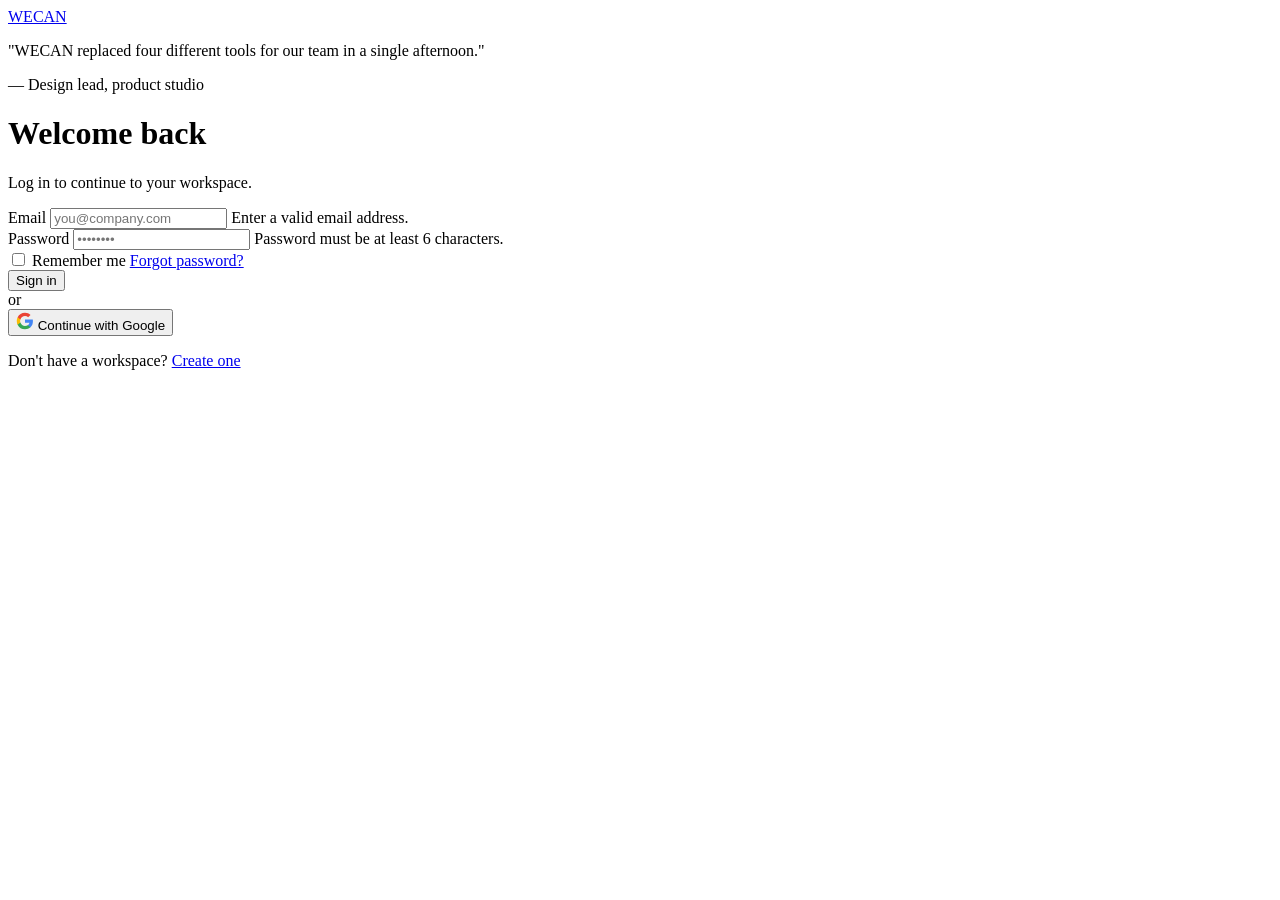
==== login.html @ 6b9c9297 "Add files via upload" ====
<!DOCTYPE html>
<html lang="en">
<head>
<meta charset="UTF-8">
<meta name="viewport" content="width=device-width, initial-scale=1.0">
<title>Log in — WECAN</title>
<meta name="description" content="Log in to your WECAN workspace.">
<link rel="icon" href="assets/images/favicon.svg" type="image/svg+xml">
<link rel="stylesheet" href="css/style.css">
<link rel="stylesheet" href="css/landing.css">
</head>
<body>

<div class="auth-shell">
  <div class="auth-visual">
    <a href="index.html" class="brand">
      <span class="brand-mark"></span>
      <span class="brand-name">WECAN</span>
    </a>
    <div>
      <p class="quote">"WECAN replaced four different tools for our team in a single afternoon."</p>
      <p class="quote-attr">— Design lead, product studio</p>
    </div>
  </div>

  <div class="auth-form-side">
    <div class="auth-form-wrap">
      <a href="index.html" class="brand" style="display:none;"></a>
      <h1>Welcome back</h1>
      <p class="auth-sub">Log in to continue to your workspace.</p>

      <form id="login-form" novalidate>
        <div class="field" id="field-email">
          <label for="login-email">Email</label>
          <input type="email" id="login-email" placeholder="you@company.com" autocomplete="email">
          <span class="field-error">Enter a valid email address.</span>
        </div>
        <div class="field" id="field-password">
          <label for="login-password">Password</label>
          <input type="password" id="login-password" placeholder="••••••••" autocomplete="current-password">
          <span class="field-error">Password must be at least 6 characters.</span>
        </div>
        <div class="form-row-split">
          <label class="checkbox-row">
            <input type="checkbox" id="remember-me">
            Remember me
          </label>
          <a href="#" class="link-muted">Forgot password?</a>
        </div>
        <button type="submit" class="btn btn-primary btn-block">Sign in</button>
      </form>

      <div class="auth-divider">or</div>
      <button type="button" class="btn btn-outline btn-block" id="google-btn">
        <svg width="18" height="18" viewBox="0 0 24 24"><path fill="#4285F4" d="M22.56 12.25c0-.78-.07-1.53-.2-2.25H12v4.26h5.92a5.07 5.07 0 01-2.2 3.32v2.77h3.57c2.08-1.92 3.28-4.74 3.28-8.1z"/><path fill="#34A853" d="M12 23c2.97 0 5.46-.98 7.28-2.66l-3.57-2.77c-.99.66-2.25 1.06-3.71 1.06-2.86 0-5.29-1.93-6.16-4.53H2.18v2.85A11 11 0 0012 23z"/><path fill="#FBBC05" d="M5.84 14.09A6.6 6.6 0 015.5 12c0-.73.13-1.43.34-2.09V7.06H2.18A11 11 0 001 12c0 1.77.43 3.45 1.18 4.94z"/><path fill="#EA4335" d="M12 5.38c1.62 0 3.06.56 4.21 1.64l3.15-3.15C17.45 2.09 14.97 1 12 1a11 11 0 00-9.82 6.06l3.66 2.85C6.71 7.31 9.14 5.38 12 5.38z"/></svg>
        Continue with Google
      </button>

      <p class="auth-foot">Don't have a workspace? <a href="signup.html">Create one</a></p>
    </div>
  </div>
</div>

<div id="toast-region"></div>

<script src="js/storage.js"></script>
<script src="js/main.js"></script>
<script>
  document.getElementById('google-btn').addEventListener('click', () => {
    showToast('This is a UI preview — Google sign-in isn\u2019t connected yet.');
  });
</script>
</body>
</html>
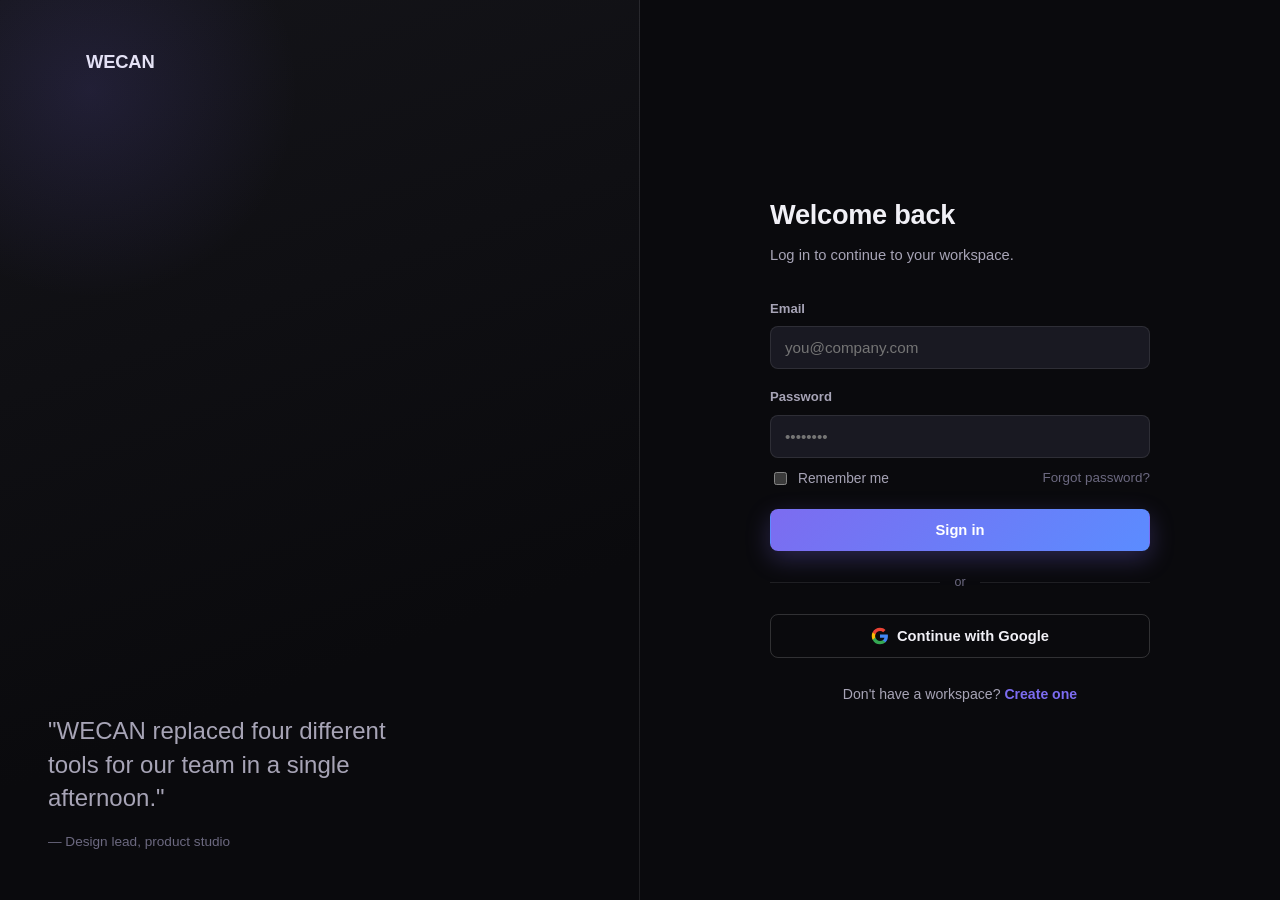
==== commit 15d60ca8: "Update login.html" ====
--- a/login.html
+++ b/login.html
@@ -6,8 +6,8 @@
 <title>Log in — WECAN</title>
 <meta name="description" content="Log in to your WECAN workspace.">
 <link rel="icon" href="assets/images/favicon.svg" type="image/svg+xml">
-<link rel="stylesheet" href="css/style.css">
-<link rel="stylesheet" href="css/landing.css">
+<link rel="stylesheet" href="style.css">
+<link rel="stylesheet" href="landing.css">
 </head>
 <body>
 
--- a/style.css
+++ b/style.css
@@ -0,0 +1,331 @@
+/* =========================================================
+   WECAN — Shared base styles, design tokens, components
+   ========================================================= */
+
+@import url('https://fonts.googleapis.com/css2?family=Space+Grotesk:wght@400;500;600;700&family=Inter:wght@400;500;600;700&family=Source+Sans+3:wght@400;500;600&display=swap');
+
+/* ---- Design tokens ---- */
+:root{
+  --bg: #0a0a0d;
+  --bg-elevated: #0e0e13;
+  --surface: #141419;
+  --surface-2: #191922;
+  --surface-glass: rgba(255,255,255,0.045);
+  --border: rgba(255,255,255,0.09);
+  --border-strong: rgba(255,255,255,0.16);
+
+  --text-primary: #f1f0f6;
+  --text-secondary: #a7a4b6;
+  --text-muted: #6c6980;
+
+  --accent: #7c6cf0;
+  --accent-2: #5b8cff;
+  --accent-soft: rgba(124,108,240,0.14);
+  --accent-ring: rgba(124,108,240,0.35);
+
+  --success: #3fc48a;
+  --warning: #e0a95c;
+  --danger: #ea6a6a;
+
+  --radius-sm: 8px;
+  --radius-md: 12px;
+  --radius-lg: 18px;
+
+  --shadow-soft: 0 10px 40px rgba(0,0,0,0.35);
+  --shadow-lift: 0 20px 60px rgba(0,0,0,0.45);
+
+  --font-brand: 'Space Grotesk', 'Inter', sans-serif;
+  --font-ui: 'Inter', sans-serif;
+  --font-body: 'Source Sans 3', 'Inter', sans-serif;
+
+  --ease: cubic-bezier(0.4, 0.0, 0.2, 1);
+  color-scheme: dark;
+}
+
+html[data-theme="light"]{
+  --bg: #f6f5f9;
+  --bg-elevated: #ffffff;
+  --surface: #ffffff;
+  --surface-2: #f0eef6;
+  --surface-glass: rgba(20,18,40,0.04);
+  --border: rgba(20,18,40,0.09);
+  --border-strong: rgba(20,18,40,0.16);
+
+  --text-primary: #17151f;
+  --text-secondary: #56536b;
+  --text-muted: #8b889c;
+
+  --accent: #6b57e8;
+  --accent-2: #3f6fe0;
+  --accent-soft: rgba(107,87,232,0.10);
+  --accent-ring: rgba(107,87,232,0.28);
+
+  --shadow-soft: 0 10px 30px rgba(30,20,60,0.08);
+  --shadow-lift: 0 20px 50px rgba(30,20,60,0.12);
+  color-scheme: light;
+}
+
+*{ box-sizing: border-box; }
+html{ scroll-behavior: smooth; }
+body{
+  margin: 0;
+  background: var(--bg);
+  color: var(--text-primary);
+  font-family: var(--font-body);
+  font-size: 16px;
+  line-height: 1.55;
+  -webkit-font-smoothing: antialiased;
+  transition: background .25s var(--ease), color .25s var(--ease);
+  overflow-x: hidden;
+}
+
+h1,h2,h3,h4{
+  font-family: var(--font-brand);
+  font-weight: 600;
+  letter-spacing: -0.01em;
+  margin: 0;
+  color: var(--text-primary);
+}
+
+p{ margin: 0; color: var(--text-secondary); }
+
+a{ color: inherit; text-decoration: none; }
+
+button{ font-family: var(--font-ui); cursor: pointer; }
+
+img, svg{ display:block; max-width: 100%; }
+
+.visually-hidden{
+  position: absolute; width: 1px; height: 1px; overflow: hidden;
+  clip: rect(0 0 0 0); white-space: nowrap; border: 0; padding: 0; margin: -1px;
+}
+
+:focus-visible{
+  outline: 2px solid var(--accent-2);
+  outline-offset: 2px;
+  border-radius: 4px;
+}
+
+.container{
+  width: 100%;
+  max-width: 1200px;
+  margin: 0 auto;
+  padding: 0 24px;
+}
+
+/* ---- Buttons ---- */
+.btn{
+  display: inline-flex;
+  align-items: center;
+  justify-content: center;
+  gap: 8px;
+  font-family: var(--font-ui);
+  font-weight: 600;
+  font-size: 0.92rem;
+  padding: 12px 22px;
+  border-radius: var(--radius-sm);
+  border: 1px solid transparent;
+  transition: transform .18s var(--ease), background .18s var(--ease), border-color .18s var(--ease), box-shadow .18s var(--ease);
+  white-space: nowrap;
+}
+.btn:active{ transform: translateY(1px); }
+
+.btn-primary{
+  background: linear-gradient(135deg, var(--accent), var(--accent-2));
+  color: #fff;
+  box-shadow: 0 8px 24px rgba(124,108,240,0.28);
+}
+.btn-primary:hover{ box-shadow: 0 10px 30px rgba(124,108,240,0.4); transform: translateY(-1px); }
+
+.btn-ghost{
+  background: var(--surface-glass);
+  color: var(--text-primary);
+  border-color: var(--border);
+  backdrop-filter: blur(12px);
+}
+.btn-ghost:hover{ border-color: var(--border-strong); }
+
+.btn-outline{
+  background: transparent;
+  color: var(--text-primary);
+  border-color: var(--border-strong);
+}
+.btn-outline:hover{ background: var(--surface-glass); }
+
+.btn-sm{ padding: 8px 14px; font-size: 0.84rem; }
+.btn-block{ width: 100%; }
+.btn-icon{ padding: 10px; border-radius: var(--radius-sm); }
+
+/* ---- Glass surface ---- */
+.glass{
+  background: var(--surface-glass);
+  border: 1px solid var(--border);
+  backdrop-filter: blur(18px) saturate(140%);
+  -webkit-backdrop-filter: blur(18px) saturate(140%);
+}
+
+.card{
+  background: var(--surface);
+  border: 1px solid var(--border);
+  border-radius: var(--radius-md);
+}
+
+/* ---- Forms ---- */
+.field{ margin-bottom: 18px; text-align: left; }
+.field label{
+  display: block;
+  font-family: var(--font-ui);
+  font-size: 0.82rem;
+  font-weight: 600;
+  color: var(--text-secondary);
+  margin-bottom: 7px;
+}
+.field input, .field textarea, .field select{
+  width: 100%;
+  background: var(--surface-2);
+  border: 1px solid var(--border);
+  color: var(--text-primary);
+  font-family: var(--font-body);
+  font-size: 0.95rem;
+  padding: 12px 14px;
+  border-radius: var(--radius-sm);
+  transition: border-color .18s var(--ease), box-shadow .18s var(--ease);
+}
+.field input:focus, .field textarea:focus, .field select:focus{
+  outline: none;
+  border-color: var(--accent);
+  box-shadow: 0 0 0 3px var(--accent-ring);
+}
+.field-error{ color: var(--danger); font-size: 0.8rem; margin-top: 6px; display: none; }
+.field.has-error input{ border-color: var(--danger); }
+.field.has-error .field-error{ display: block; }
+
+.checkbox-row{
+  display: flex; align-items: center; gap: 8px;
+  font-size: 0.86rem; color: var(--text-secondary);
+}
+
+/* ---- Toasts ---- */
+#toast-region{
+  position: fixed;
+  bottom: 24px;
+  right: 24px;
+  display: flex;
+  flex-direction: column;
+  gap: 10px;
+  z-index: 900;
+}
+.toast{
+  display: flex;
+  align-items: center;
+  gap: 10px;
+  background: var(--surface);
+  border: 1px solid var(--border-strong);
+  color: var(--text-primary);
+  padding: 13px 18px;
+  border-radius: var(--radius-sm);
+  box-shadow: var(--shadow-lift);
+  font-size: 0.88rem;
+  font-family: var(--font-ui);
+  animation: toast-in .28s var(--ease);
+  min-width: 220px;
+}
+.toast.leaving{ animation: toast-out .22s var(--ease) forwards; }
+.toast svg{ flex-shrink: 0; color: var(--success); }
+.toast.toast-error svg{ color: var(--danger); }
+@keyframes toast-in{ from{ opacity:0; transform: translateY(10px);} to{ opacity:1; transform: translateY(0);} }
+@keyframes toast-out{ to{ opacity:0; transform: translateX(20px);} }
+
+@media (max-width: 560px){
+  #toast-region{ left: 16px; right: 16px; bottom: 16px; }
+  .toast{ min-width: 0; }
+}
+
+/* ---- Modal ---- */
+.modal-overlay{
+  position: fixed; inset: 0;
+  background: rgba(4,4,8,0.6);
+  backdrop-filter: blur(4px);
+  display: none;
+  align-items: center;
+  justify-content: center;
+  z-index: 950;
+  padding: 20px;
+}
+.modal-overlay.open{ display: flex; animation: fade-in .18s var(--ease); }
+.modal{
+  background: var(--bg-elevated);
+  border: 1px solid var(--border-strong);
+  border-radius: var(--radius-lg);
+  width: 100%;
+  max-width: 460px;
+  max-height: 90vh;
+  overflow-y: auto;
+  padding: 28px;
+  box-shadow: var(--shadow-lift);
+  animation: modal-in .22s var(--ease);
+}
+.modal-lg{ max-width: 640px; }
+@keyframes fade-in{ from{opacity:0;} to{opacity:1;} }
+@keyframes modal-in{ from{ opacity:0; transform: scale(.96) translateY(8px);} to{opacity:1; transform: scale(1) translateY(0);} }
+.modal-head{
+  display: flex; align-items: center; justify-content: space-between;
+  margin-bottom: 20px;
+}
+.modal-head h3{ font-size: 1.15rem; }
+.modal-close{
+  background: none; border: none; color: var(--text-muted);
+  width: 32px; height: 32px; border-radius: 8px;
+  display: flex; align-items: center; justify-content: center;
+  transition: background .15s var(--ease), color .15s var(--ease);
+}
+.modal-close:hover{ background: var(--surface-2); color: var(--text-primary); }
+
+/* ---- Scrollbar ---- */
+::-webkit-scrollbar{ width: 9px; height: 9px; }
+::-webkit-scrollbar-track{ background: transparent; }
+::-webkit-scrollbar-thumb{ background: var(--border-strong); border-radius: 8px; }
+::-webkit-scrollbar-thumb:hover{ background: var(--text-muted); }
+
+/* ---- Skeleton ---- */
+.skeleton{
+  background: linear-gradient(100deg, var(--surface-2) 30%, var(--border) 50%, var(--surface-2) 70%);
+  background-size: 200% 100%;
+  animation: skeleton-sweep 1.4s ease-in-out infinite;
+  border-radius: var(--radius-sm);
+}
+@keyframes skeleton-sweep{ from{ background-position: 150% 0; } to{ background-position: -50% 0; } }
+
+/* ---- Empty / error states ---- */
+.state-block{
+  display: flex; flex-direction: column; align-items: center;
+  text-align: center; gap: 14px;
+  padding: 56px 24px;
+  color: var(--text-secondary);
+}
+.state-block .state-icon{
+  width: 52px; height: 52px; border-radius: 14px;
+  background: var(--surface-2); border: 1px solid var(--border);
+  display: flex; align-items: center; justify-content: center;
+  color: var(--text-muted);
+}
+.state-block h4{ font-size: 1.05rem; }
+.state-block p{ max-width: 320px; font-size: 0.92rem; }
+
+/* ---- Badges ---- */
+.badge{
+  display: inline-flex; align-items: center; gap: 5px;
+  font-family: var(--font-ui); font-size: 0.72rem; font-weight: 600;
+  padding: 4px 9px; border-radius: 100px;
+  border: 1px solid var(--border);
+  color: var(--text-secondary);
+}
+.badge-dot{ width: 6px; height: 6px; border-radius: 50%; background: currentColor; }
+.badge-violet{ color: var(--accent); background: var(--accent-soft); border-color: transparent; }
+.badge-amber{ color: var(--warning); background: rgba(224,169,92,0.12); border-color: transparent; }
+.badge-green{ color: var(--success); background: rgba(63,196,138,0.12); border-color: transparent; }
+.badge-red{ color: var(--danger); background: rgba(234,106,106,0.12); border-color: transparent; }
+
+/* ---- Utility ---- */
+.mt-0{ margin-top:0; }
+.text-muted{ color: var(--text-muted); }
--- a/landing.css
+++ b/landing.css
@@ -0,0 +1,430 @@
+/* =========================================================
+   WECAN — Landing page styles
+   ========================================================= */
+
+/* ---- Navbar ---- */
+.nav{
+  position: fixed;
+  top: 0; left: 0; right: 0;
+  z-index: 500;
+  border-bottom: 1px solid transparent;
+  transition: border-color .25s var(--ease), background .25s var(--ease);
+}
+.nav.scrolled{
+  background: var(--bg);
+  border-bottom-color: var(--border);
+}
+.nav-inner{
+  max-width: 1200px; margin: 0 auto; padding: 0 24px;
+  height: 72px;
+  display: flex; align-items: center; justify-content: space-between;
+}
+.brand{ display: flex; align-items: center; gap: 10px; }
+.brand-mark{ width: 28px; height: 28px; }
+.brand-name{ font-family: var(--font-brand); font-weight: 700; font-size: 1.15rem; letter-spacing: -0.01em; }
+
+.nav-links{
+  display: flex; align-items: center; gap: 36px;
+  font-family: var(--font-ui); font-size: 0.9rem; font-weight: 500;
+  color: var(--text-secondary);
+}
+.nav-links a{ transition: color .15s var(--ease); }
+.nav-links a:hover{ color: var(--text-primary); }
+
+.nav-actions{ display: flex; align-items: center; gap: 14px; }
+.nav-login{ font-family: var(--font-ui); font-size: 0.9rem; font-weight: 500; color: var(--text-secondary); }
+.nav-login:hover{ color: var(--text-primary); }
+
+.nav-toggle{
+  display: none;
+  background: none; border: 1px solid var(--border); border-radius: 8px;
+  width: 40px; height: 40px; align-items: center; justify-content: center;
+  color: var(--text-primary);
+}
+
+.mobile-menu{
+  position: fixed; inset: 72px 0 0 0;
+  background: var(--bg);
+  z-index: 480;
+  display: none;
+  flex-direction: column;
+  padding: 28px 24px;
+  gap: 4px;
+  overflow-y: auto;
+}
+.mobile-menu.open{ display: flex; }
+.mobile-menu a{
+  padding: 16px 4px;
+  border-bottom: 1px solid var(--border);
+  font-family: var(--font-ui); font-size: 1.05rem; font-weight: 500;
+}
+.mobile-menu .btn{ margin-top: 20px; }
+
+/* ---- Hero ---- */
+.hero{
+  padding: 168px 0 96px;
+  position: relative;
+  overflow: hidden;
+}
+.hero::before{
+  content: "";
+  position: absolute;
+  top: -180px; right: -160px;
+  width: 620px; height: 620px;
+  background: radial-gradient(circle, var(--accent-soft), transparent 70%);
+  pointer-events: none;
+}
+.hero-grid{
+  display: grid;
+  grid-template-columns: minmax(0, 560px) 1fr;
+  gap: 48px;
+  align-items: center;
+}
+.hero-eyebrow{
+  display: inline-flex; align-items: center; gap: 8px;
+  font-family: var(--font-ui); font-size: 0.82rem; font-weight: 600;
+  color: var(--accent);
+  background: var(--accent-soft);
+  padding: 7px 14px;
+  border-radius: 100px;
+  margin-bottom: 22px;
+}
+.hero h1{
+  font-size: clamp(2.4rem, 4.6vw, 3.6rem);
+  line-height: 1.08;
+  margin-bottom: 22px;
+}
+.hero p.lead{
+  font-size: 1.1rem;
+  color: var(--text-secondary);
+  max-width: 46ch;
+  margin-bottom: 32px;
+}
+.hero-actions{ display: flex; gap: 14px; flex-wrap: wrap; }
+
+/* ---- Product preview (workspace mockup) ---- */
+.preview-shell{
+  position: relative;
+}
+.preview-window{
+  border-radius: var(--radius-lg);
+  overflow: hidden;
+  box-shadow: var(--shadow-lift);
+  border: 1px solid var(--border-strong);
+  background: var(--bg-elevated);
+  animation: float-slow 7s ease-in-out infinite;
+}
+@keyframes float-slow{
+  0%, 100%{ transform: translateY(0); }
+  50%{ transform: translateY(-10px); }
+}
+.preview-bar{
+  display: flex; align-items: center; gap: 6px;
+  padding: 12px 16px;
+  border-bottom: 1px solid var(--border);
+}
+.preview-bar span{ width: 9px; height: 9px; border-radius: 50%; background: var(--border-strong); }
+.preview-body{ display: grid; grid-template-columns: 130px 1fr; min-height: 320px; }
+.preview-side{
+  background: var(--surface);
+  border-right: 1px solid var(--border);
+  padding: 16px 12px;
+  display: flex; flex-direction: column; gap: 6px;
+}
+.preview-side .side-item{
+  height: 26px; border-radius: 7px; background: var(--surface-2);
+}
+.preview-side .side-item.active{ background: var(--accent-soft); border: 1px solid var(--accent-ring); }
+.preview-main{ padding: 20px; display: flex; flex-direction: column; gap: 14px; }
+.preview-row{ display: grid; grid-template-columns: repeat(3, 1fr); gap: 12px; }
+.preview-stat{
+  background: var(--surface); border: 1px solid var(--border); border-radius: 10px;
+  padding: 12px; height: 60px;
+}
+.preview-panel{
+  background: var(--surface); border: 1px solid var(--border); border-radius: 10px;
+  flex: 1; padding: 14px;
+  display: flex; flex-direction: column; gap: 8px;
+}
+.preview-bar-fill{ height: 6px; border-radius: 4px; background: var(--surface-2); }
+.preview-bar-fill.w60{ width: 60%; }
+.preview-bar-fill.w80{ width: 80%; background: linear-gradient(90deg, var(--accent), var(--accent-2)); }
+.preview-bar-fill.w40{ width: 40%; }
+
+.preview-float-card{
+  position: absolute;
+  bottom: -22px; left: -28px;
+  width: 190px;
+  padding: 14px;
+  border-radius: var(--radius-md);
+  display: flex; align-items: center; gap: 10px;
+  animation: float-slow 8s ease-in-out infinite reverse;
+}
+.preview-float-card .pf-icon{
+  width: 34px; height: 34px; border-radius: 9px;
+  background: var(--accent-soft); color: var(--accent);
+  display: flex; align-items: center; justify-content: center; flex-shrink: 0;
+}
+.preview-float-card .pf-text{ font-size: 0.78rem; }
+.preview-float-card .pf-text strong{ display: block; font-family: var(--font-ui); font-size: 0.85rem; color: var(--text-primary); }
+
+/* ---- Section shell ---- */
+.section{ padding: 100px 0; }
+.section-tight{ padding: 72px 0; }
+.section-head{
+  max-width: 560px;
+  margin-bottom: 52px;
+}
+.section-head h2{ font-size: clamp(1.7rem, 3vw, 2.3rem); margin-bottom: 12px; }
+.section-head p{ font-size: 1.02rem; }
+.section-alt{ background: var(--bg-elevated); border-top: 1px solid var(--border); border-bottom: 1px solid var(--border); }
+
+/* ---- Features ---- */
+.feature-grid{
+  display: grid;
+  grid-template-columns: repeat(3, 1fr);
+  gap: 1px;
+  background: var(--border);
+  border: 1px solid var(--border);
+  border-radius: var(--radius-lg);
+  overflow: hidden;
+}
+.feature-card{
+  background: var(--bg);
+  padding: 34px 30px;
+  transition: background .2s var(--ease);
+}
+.feature-card:hover{ background: var(--surface); }
+.feature-icon{
+  width: 40px; height: 40px; border-radius: 10px;
+  background: var(--accent-soft); color: var(--accent);
+  display: flex; align-items: center; justify-content: center;
+  margin-bottom: 18px;
+}
+.feature-card h3{ font-size: 1.05rem; margin-bottom: 8px; }
+.feature-card p{ font-size: 0.92rem; }
+
+/* ---- Showcase ---- */
+.showcase-window{
+  border-radius: var(--radius-lg);
+  overflow: hidden;
+  border: 1px solid var(--border-strong);
+  box-shadow: var(--shadow-lift);
+  background: var(--bg-elevated);
+}
+.showcase-body{ display: grid; grid-template-columns: 200px 1fr; min-height: 420px; }
+.showcase-side{
+  background: var(--surface);
+  border-right: 1px solid var(--border);
+  padding: 22px 16px;
+  display: flex; flex-direction: column; gap: 4px;
+}
+.showcase-side .s-item{
+  display: flex; align-items: center; gap: 10px;
+  font-family: var(--font-ui); font-size: 0.85rem; color: var(--text-secondary);
+  padding: 9px 10px; border-radius: 8px;
+}
+.showcase-side .s-item.active{ background: var(--accent-soft); color: var(--accent); }
+.showcase-side .s-item span.dot{ width: 6px; height: 6px; border-radius: 50%; background: currentColor; }
+.showcase-main{ padding: 28px; }
+.showcase-main .sm-head{ margin-bottom: 20px; }
+.showcase-main .sm-head h4{ font-size: 1.1rem; margin-bottom: 4px; }
+.showcase-cards{ display: grid; grid-template-columns: repeat(3, 1fr); gap: 14px; }
+.showcase-card{
+  background: var(--surface); border: 1px solid var(--border); border-radius: 10px;
+  padding: 16px; transition: transform .2s var(--ease), border-color .2s var(--ease);
+}
+.showcase-card:hover{ transform: translateY(-3px); border-color: var(--border-strong); }
+.showcase-card .sc-progress{ height: 5px; border-radius: 4px; background: var(--surface-2); margin: 12px 0 8px; overflow: hidden; }
+.showcase-card .sc-progress > span{ display: block; height: 100%; background: linear-gradient(90deg, var(--accent), var(--accent-2)); }
+
+/* ---- Pricing ---- */
+.pricing-toggle{
+  display: inline-flex; align-items: center; gap: 12px;
+  background: var(--surface); border: 1px solid var(--border);
+  padding: 5px; border-radius: 100px;
+  margin-bottom: 44px;
+}
+.pricing-toggle button{
+  background: none; border: none; padding: 8px 18px;
+  border-radius: 100px; font-family: var(--font-ui); font-size: 0.85rem; font-weight: 600;
+  color: var(--text-secondary);
+}
+.pricing-toggle button.active{ background: var(--accent-soft); color: var(--accent); }
+.pricing-toggle .save-tag{ font-size: 0.72rem; color: var(--success); margin-left: 4px; }
+
+.pricing-grid{ display: grid; grid-template-columns: repeat(3, 1fr); gap: 20px; }
+.price-card{
+  padding: 32px 26px;
+  border-radius: var(--radius-lg);
+  display: flex; flex-direction: column;
+}
+.price-card.featured{
+  border-color: var(--accent-ring);
+  background: linear-gradient(180deg, var(--accent-soft), var(--surface) 60%);
+  position: relative;
+}
+.price-card .plan-tag{
+  position: absolute; top: -12px; left: 26px;
+  background: linear-gradient(135deg, var(--accent), var(--accent-2));
+  color: #fff; font-family: var(--font-ui); font-size: 0.72rem; font-weight: 700;
+  padding: 5px 12px; border-radius: 100px;
+}
+.price-card h3{ font-size: 1.1rem; margin-bottom: 6px; }
+.price-card .price-desc{ font-size: 0.86rem; margin-bottom: 22px; }
+.price-amount{ display: flex; align-items: baseline; gap: 4px; margin-bottom: 24px; }
+.price-amount .amt{ font-family: var(--font-brand); font-size: 2.4rem; font-weight: 600; }
+.price-amount .per{ font-size: 0.85rem; color: var(--text-muted); }
+.price-list{ list-style: none; padding: 0; margin: 0 0 28px; display: flex; flex-direction: column; gap: 12px; }
+.price-list li{
+  display: flex; align-items: flex-start; gap: 9px;
+  font-size: 0.88rem; color: var(--text-secondary);
+}
+.price-list svg{ color: var(--success); flex-shrink: 0; margin-top: 2px; }
+
+/* ---- FAQ ---- */
+.faq-list{ max-width: 760px; }
+.faq-item{
+  border-bottom: 1px solid var(--border);
+}
+.faq-q{
+  width: 100%; text-align: left; background: none; border: none;
+  padding: 22px 4px; display: flex; align-items: center; justify-content: space-between;
+  font-family: var(--font-ui); font-weight: 600; font-size: 1rem; color: var(--text-primary);
+}
+.faq-q svg{ transition: transform .25s var(--ease); color: var(--text-muted); flex-shrink: 0; }
+.faq-item.open .faq-q svg{ transform: rotate(45deg); }
+.faq-a{
+  max-height: 0; overflow: hidden; transition: max-height .28s var(--ease);
+}
+.faq-a p{ padding: 0 4px 22px; font-size: 0.94rem; max-width: 62ch; }
+
+/* ---- Final CTA ---- */
+.cta-banner{
+  border-radius: var(--radius-lg);
+  padding: 64px 48px;
+  text-align: center;
+  background: linear-gradient(135deg, rgba(124,108,240,0.14), rgba(91,140,255,0.1));
+  border: 1px solid var(--border);
+}
+.cta-banner h2{ font-size: clamp(1.6rem, 3vw, 2.2rem); margin-bottom: 14px; }
+.cta-banner p{ max-width: 480px; margin: 0 auto 28px; }
+.cta-actions{ display: flex; gap: 14px; justify-content: center; flex-wrap: wrap; }
+
+/* ---- Footer ---- */
+.footer{ border-top: 1px solid var(--border); padding: 64px 0 32px; }
+.footer-top{
+  display: grid;
+  grid-template-columns: 1.4fr repeat(4, 1fr);
+  gap: 32px;
+  padding-bottom: 48px;
+}
+.footer-brand p{ font-size: 0.88rem; max-width: 30ch; margin-top: 14px; }
+.footer-col h5{
+  font-family: var(--font-ui); font-size: 0.82rem; font-weight: 600;
+  color: var(--text-primary); margin-bottom: 16px;
+}
+.footer-col ul{ list-style: none; padding: 0; margin: 0; display: flex; flex-direction: column; gap: 11px; }
+.footer-col a{ font-size: 0.88rem; color: var(--text-secondary); transition: color .15s var(--ease); }
+.footer-col a:hover{ color: var(--text-primary); }
+.footer-bottom{
+  display: flex; align-items: center; justify-content: space-between;
+  padding-top: 28px; border-top: 1px solid var(--border);
+  font-size: 0.82rem; color: var(--text-muted);
+  flex-wrap: wrap; gap: 12px;
+}
+
+/* ---- Auth pages ---- */
+.auth-shell{
+  min-height: 100vh;
+  display: grid;
+  grid-template-columns: 1fr 1fr;
+}
+.auth-visual{
+  position: relative;
+  background: linear-gradient(160deg, var(--surface), var(--bg) 70%);
+  border-right: 1px solid var(--border);
+  padding: 48px;
+  display: flex; flex-direction: column; justify-content: space-between;
+  overflow: hidden;
+}
+.auth-visual::before{
+  content: "";
+  position: absolute; top: -120px; left: -120px;
+  width: 420px; height: 420px;
+  background: radial-gradient(circle, var(--accent-soft), transparent 70%);
+}
+.auth-visual .quote{
+  position: relative;
+  font-family: var(--font-brand); font-size: 1.5rem; line-height: 1.4;
+  max-width: 26ch;
+}
+.auth-visual .quote-attr{ margin-top: 16px; font-family: var(--font-ui); font-size: 0.85rem; color: var(--text-muted); }
+
+.auth-form-side{
+  display: flex; align-items: center; justify-content: center;
+  padding: 40px 24px;
+}
+.auth-form-wrap{ width: 100%; max-width: 380px; }
+.auth-form-wrap .brand{ margin-bottom: 40px; }
+.auth-form-wrap h1{ font-size: 1.7rem; margin-bottom: 8px; }
+.auth-form-wrap .auth-sub{ font-size: 0.92rem; margin-bottom: 32px; }
+.auth-divider{
+  display: flex; align-items: center; gap: 14px;
+  color: var(--text-muted); font-size: 0.78rem;
+  margin: 22px 0;
+}
+.auth-divider::before, .auth-divider::after{ content:""; flex:1; height:1px; background: var(--border); }
+.auth-foot{ margin-top: 26px; text-align: center; font-size: 0.88rem; color: var(--text-secondary); }
+.auth-foot a{ color: var(--accent); font-weight: 600; }
+.form-row-split{
+  display: flex; align-items: center; justify-content: space-between;
+  margin-bottom: 20px; margin-top: -8px;
+}
+.link-muted{ font-size: 0.84rem; color: var(--text-muted); }
+.link-muted:hover{ color: var(--accent); }
+
+/* =========================================================
+   Responsive
+   ========================================================= */
+@media (max-width: 1100px){
+  .feature-grid{ grid-template-columns: repeat(2, 1fr); }
+  .pricing-grid{ grid-template-columns: repeat(3, 1fr); gap: 14px; }
+  .footer-top{ grid-template-columns: 1fr 1fr 1fr; }
+}
+
+@media (max-width: 900px){
+  .hero-grid{ grid-template-columns: 1fr; }
+  .hero{ padding-top: 140px; text-align: left; }
+  .preview-shell{ margin-top: 20px; }
+  .showcase-body{ grid-template-columns: 1fr; }
+  .showcase-side{ display: none; }
+  .auth-shell{ grid-template-columns: 1fr; }
+  .auth-visual{ display: none; }
+  .pricing-grid{ grid-template-columns: 1fr; max-width: 380px; margin: 0 auto; }
+  .footer-top{ grid-template-columns: 1fr 1fr; }
+}
+
+@media (max-width: 768px){
+  .nav-links{ display: none; }
+  .nav-actions .nav-login{ display: none; }
+  .nav-toggle{ display: flex; }
+  .section{ padding: 68px 0; }
+  .feature-grid{ grid-template-columns: 1fr; }
+  .showcase-cards{ grid-template-columns: 1fr; }
+  .cta-banner{ padding: 44px 24px; }
+  .footer-top{ grid-template-columns: 1fr 1fr; gap: 28px; }
+  .footer-brand{ grid-column: 1 / -1; }
+}
+
+@media (max-width: 480px){
+  .container{ padding: 0 18px; }
+  .hero{ padding-top: 120px; }
+  .hero h1{ font-size: 2rem; }
+  .hero-actions .btn{ width: 100%; }
+  .preview-body{ grid-template-columns: 90px 1fr; }
+  .preview-float-card{ display: none; }
+  .footer-top{ grid-template-columns: 1fr; }
+  .footer-bottom{ flex-direction: column; align-items: flex-start; }
+  .price-card{ padding: 26px 20px; }
+}
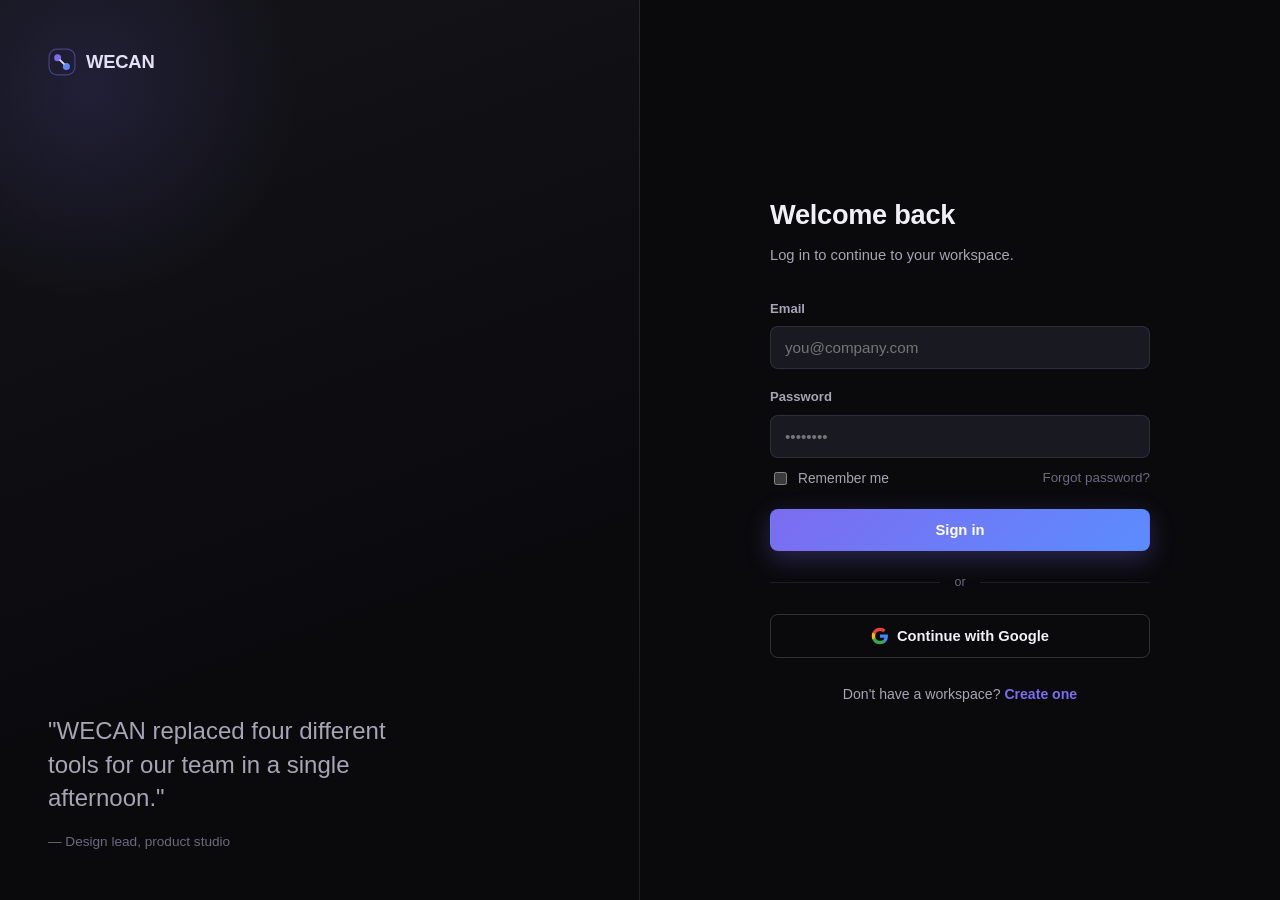
==== commit fd37aaa7: "Update script tags to remove 'js/' prefix" ====
--- a/login.html
+++ b/login.html
@@ -63,8 +63,8 @@
 
 <div id="toast-region"></div>
 
-<script src="js/storage.js"></script>
-<script src="js/main.js"></script>
+<script src="storage.js"></script>
+<script src="main.js"></script>
 <script>
   document.getElementById('google-btn').addEventListener('click', () => {
     showToast('This is a UI preview — Google sign-in isn\u2019t connected yet.');
